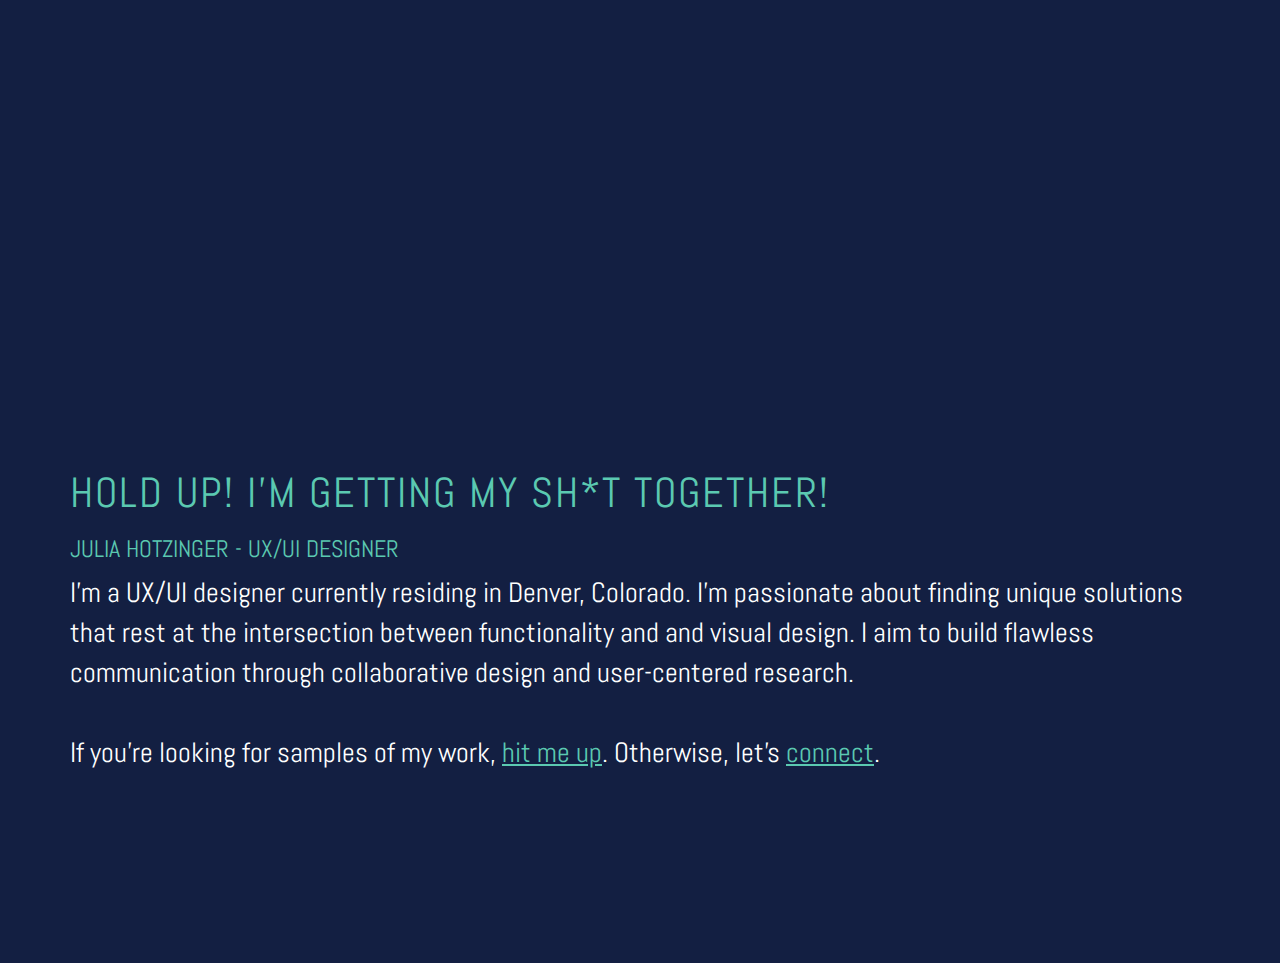
==== index.html @ 48d2cff5 "Update index.html" ====
<!doctype html>

<html lang="en">
<head>
  <meta charset="utf-8">

  <title>Julia Hotzinger</title>
  
  <link rel="shortcut icon" type="image/ico" href="favicon.ico" />
  <link href="https://fonts.googleapis.com/css?family=Abel" rel="stylesheet">
  <link rel="stylesheet" href="https://maxcdn.bootstrapcdn.com/bootstrap/3.3.7/css/bootstrap.min.css" integrity="sha384-BVYiiSIFeK1dGmJRAkycuHAHRg32OmUcww7on3RYdg4Va+PmSTsz/K68vbdEjh4u" crossorigin="anonymous">
  <link rel="stylesheet" href="/style.css">
</head>
<body>
  <div class="container">
    <div class="row">
      <div class="col-md-12">
        <h1>Hold up! I'm getting my sh*t together!</h1>
        <h3> Julia Hotzinger - UX/UI Designer </h3>
        <p class="head-text">I'm a UX/UI designer currently residing in Denver, Colorado. I'm passionate about finding unique solutions that rest at the intersection between functionality and and visual design. I aim to build flawless communication through collaborative design and user-centered research. 
        <br>
          <br>
          If you're looking for samples of my work,  <a class="ink-parent" href="mailto:juliamhotz19@gmail.com">hit me up</a>. Otherwise, let's <a target="_blank" href="https://www.linkedin.com/in/juliamhotz/"> connect</a>.
        </p>
      </div>
    </div>
    
    </div>
  </div>
  </body>
</html>
---- style.css ----
body{
  background: #131F42;
  color: #000;
  font-family: 'Abel', sans-serif;
}

::selection {
    background: rgba(0,255,206,.25);
    text-shadow: 0 1px 0 rgba(4,90,250,.1) 
}



h1, h2{
  font-size: 3em;
  color: #5BC9B1;
  text-transform: uppercase;
  letter-spacing: 2px
}
h3{
  color: #5BC9B1;
  text-transform: uppercase;
}
p{
  font-size: 2em;
}

a{
  color: #5BC9B1;
  text-decoration: underline;
}

.row{
  margin-top: 50vh;
  margin-bottom: 20vh;
}
.col-md-6{
  position: relative;
  background: #f3f3f3;
}

.header{
  padding: 0px;
}
.col-md-offset-10{
  top: 30px;
  background: #f3f3f3;
  width: 500px;
  z-index: 100;
  position: absolute;
  padding: 30px;
  
}

.summary{
  margin-top: 150px;
  padding: 10px;  
}

.dribbble{
  background-color: #fff;
  height: 200px;
  margin-bottom: 50vh
}

#logo{
  margin-top: 15vh;
}

.btn-primary{
  background-color: #f3f3f3;
  border-color: #7F2E90;
  color: #000;
  padding: 4px 20px;
  border-radius: 0px
}

.btn-primary:hover{
  background-color: #7F2E9020;
  color: #000;
  border-color: #7F2E90;
    
}
.head-text{
  color: #fff;
}
.shots{
  list-style: none;
  padding: 0px;
}

.shots li{
  float: left;
  padding: 0px;
  width: 33.3%;
  
    
}

.shots img{
    display: block;
    width: 100%;
}

.shot{
  float: left;
  width: 33%;
}
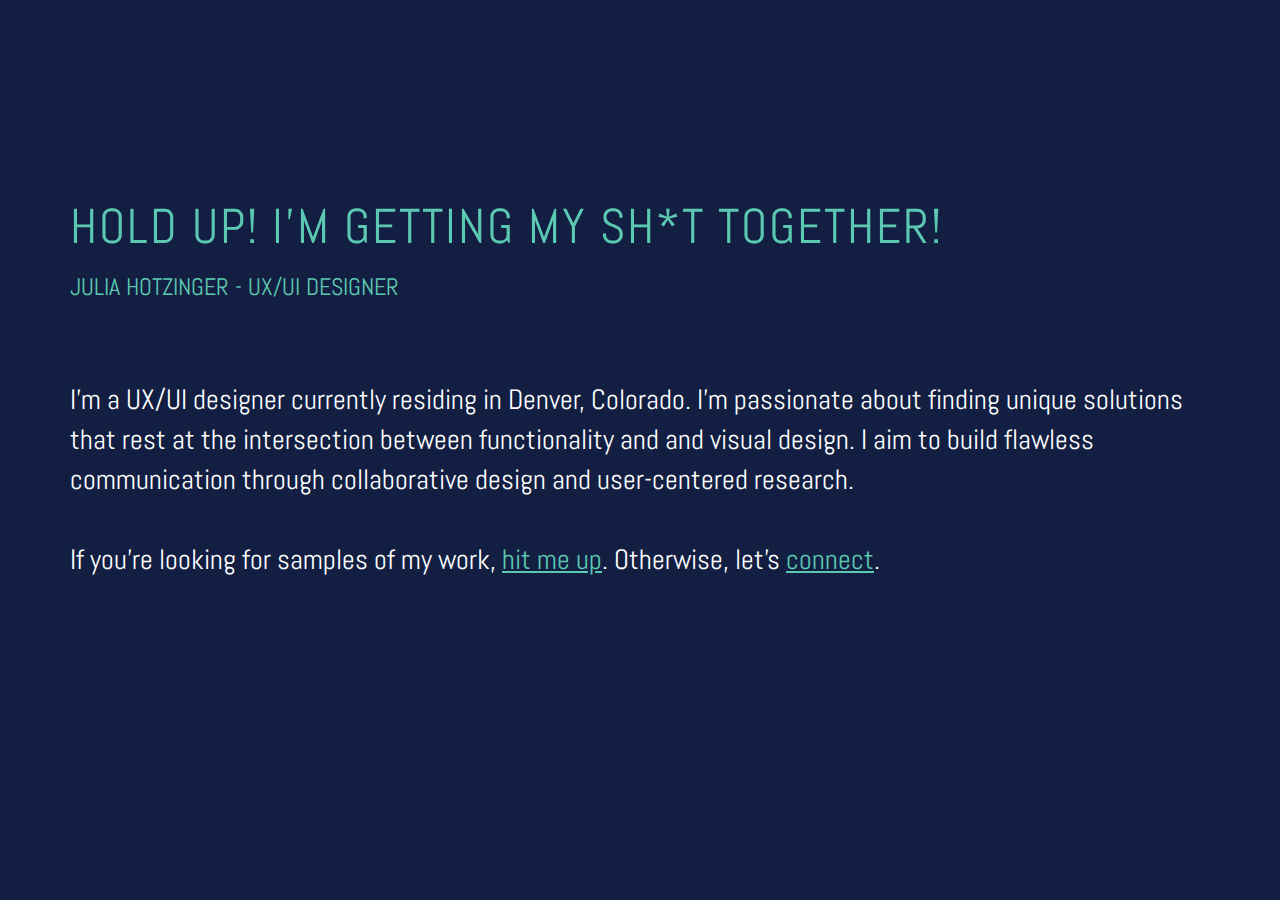
==== commit c265987f: "Update index.html" ====
--- a/index.html
+++ b/index.html
@@ -5,7 +5,8 @@
   <meta charset="utf-8">
 
   <title>Julia Hotzinger</title>
-  
+  <link rel="icon" type="image/png" href="favicon-32x32.png" sizes="32x32" />
+  <link rel="icon" type="image/png" href="favicon-16x16.png" sizes="16x16" />
   <link rel="shortcut icon" type="image/ico" href="favicon.ico" />
   <link href="https://fonts.googleapis.com/css?family=Abel" rel="stylesheet">
   <link rel="stylesheet" href="https://maxcdn.bootstrapcdn.com/bootstrap/3.3.7/css/bootstrap.min.css" integrity="sha384-BVYiiSIFeK1dGmJRAkycuHAHRg32OmUcww7on3RYdg4Va+PmSTsz/K68vbdEjh4u" crossorigin="anonymous">
--- a/style.css
+++ b/style.css
@@ -12,7 +12,7 @@
 
 
 h1, h2{
-  font-size: 3em;
+  font-size: 3.5em;
   color: #5BC9B1;
   text-transform: uppercase;
   letter-spacing: 2px
@@ -31,8 +31,8 @@
 }
 
 .row{
-  margin-top: 50vh;
-  margin-bottom: 20vh;
+  margin-top: 20vh;
+ 
 }
 .col-md-6{
   position: relative;
@@ -83,6 +83,7 @@
 }
 .head-text{
   color: #fff;
+  margin-top: 80px;
 }
 .shots{
   list-style: none;
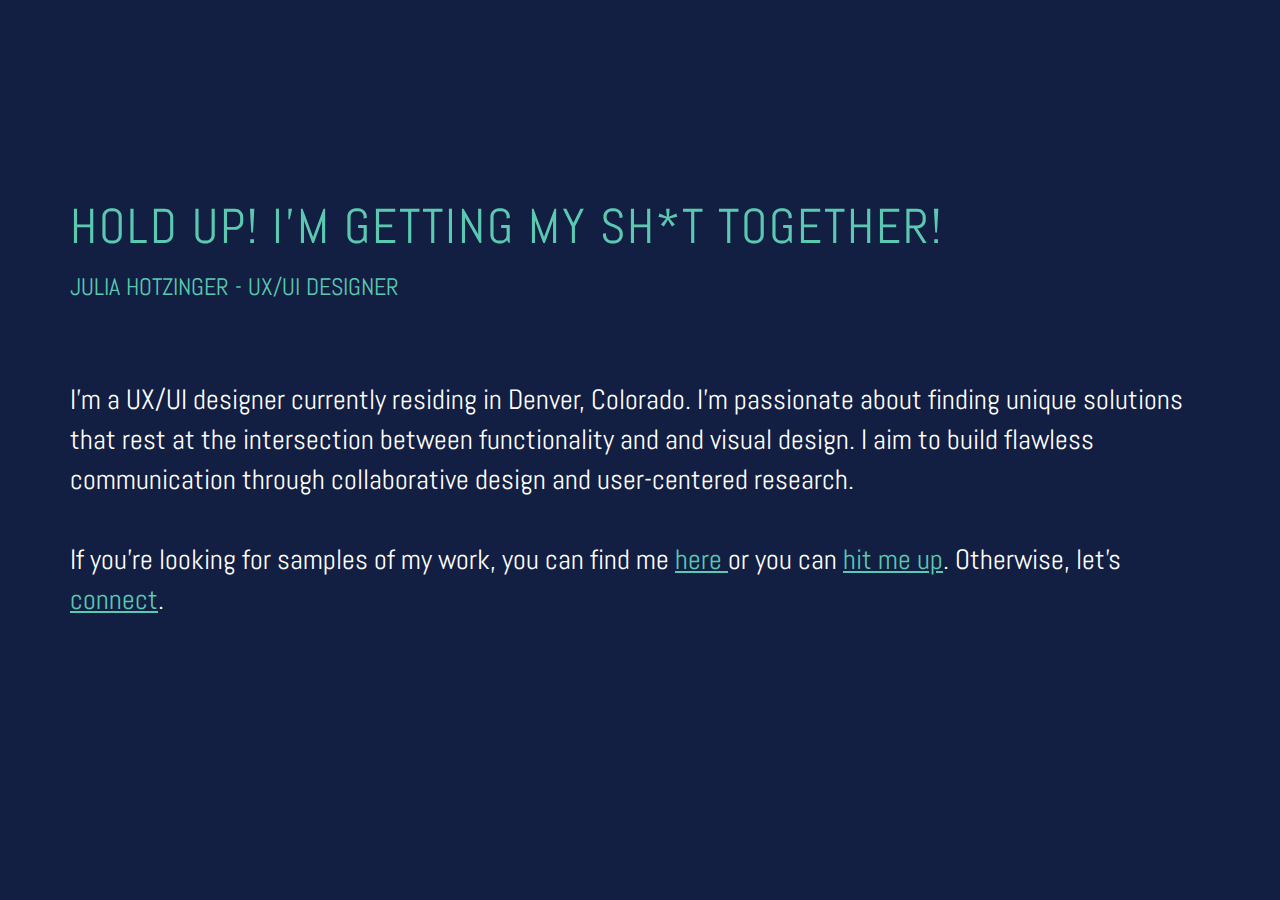
==== commit 8e4761c4: "Update index.html" ====
--- a/index.html
+++ b/index.html
@@ -5,9 +5,9 @@
   <meta charset="utf-8">
 
   <title>Julia Hotzinger</title>
-  <link rel="icon" type="image/png" href="favicon-32x32.png" sizes="32x32" />
-  <link rel="icon" type="image/png" href="favicon-16x16.png" sizes="16x16" />
-  <link rel="shortcut icon" type="image/ico" href="favicon.ico" />
+  <link rel="icon" type="image/png" href="/favicon-32x32.png" sizes="32x32" />
+  <link rel="icon" type="image/png" href="/favicon-16x16.png" sizes="16x16" />
+  <link rel="shortcut icon" type="image/ico" href="/favicon.ico" />
   <link href="https://fonts.googleapis.com/css?family=Abel" rel="stylesheet">
   <link rel="stylesheet" href="https://maxcdn.bootstrapcdn.com/bootstrap/3.3.7/css/bootstrap.min.css" integrity="sha384-BVYiiSIFeK1dGmJRAkycuHAHRg32OmUcww7on3RYdg4Va+PmSTsz/K68vbdEjh4u" crossorigin="anonymous">
   <link rel="stylesheet" href="/style.css">
@@ -21,7 +21,7 @@
         <p class="head-text">I'm a UX/UI designer currently residing in Denver, Colorado. I'm passionate about finding unique solutions that rest at the intersection between functionality and and visual design. I aim to build flawless communication through collaborative design and user-centered research. 
         <br>
           <br>
-          If you're looking for samples of my work,  <a class="ink-parent" href="mailto:juliamhotz19@gmail.com">hit me up</a>. Otherwise, let's <a target="_blank" href="https://www.linkedin.com/in/juliamhotz/"> connect</a>.
+          If you're looking for samples of my work, you can find me <a target="_blank" href="https://dribbble.com/juliamhotz">here </a> or you can <a class="ink-parent" href="mailto:juliamhotz19@gmail.com">hit me up</a>. Otherwise, let's <a target="_blank" href="https://www.linkedin.com/in/juliamhotz/"> connect</a>.
         </p>
       </div>
     </div>
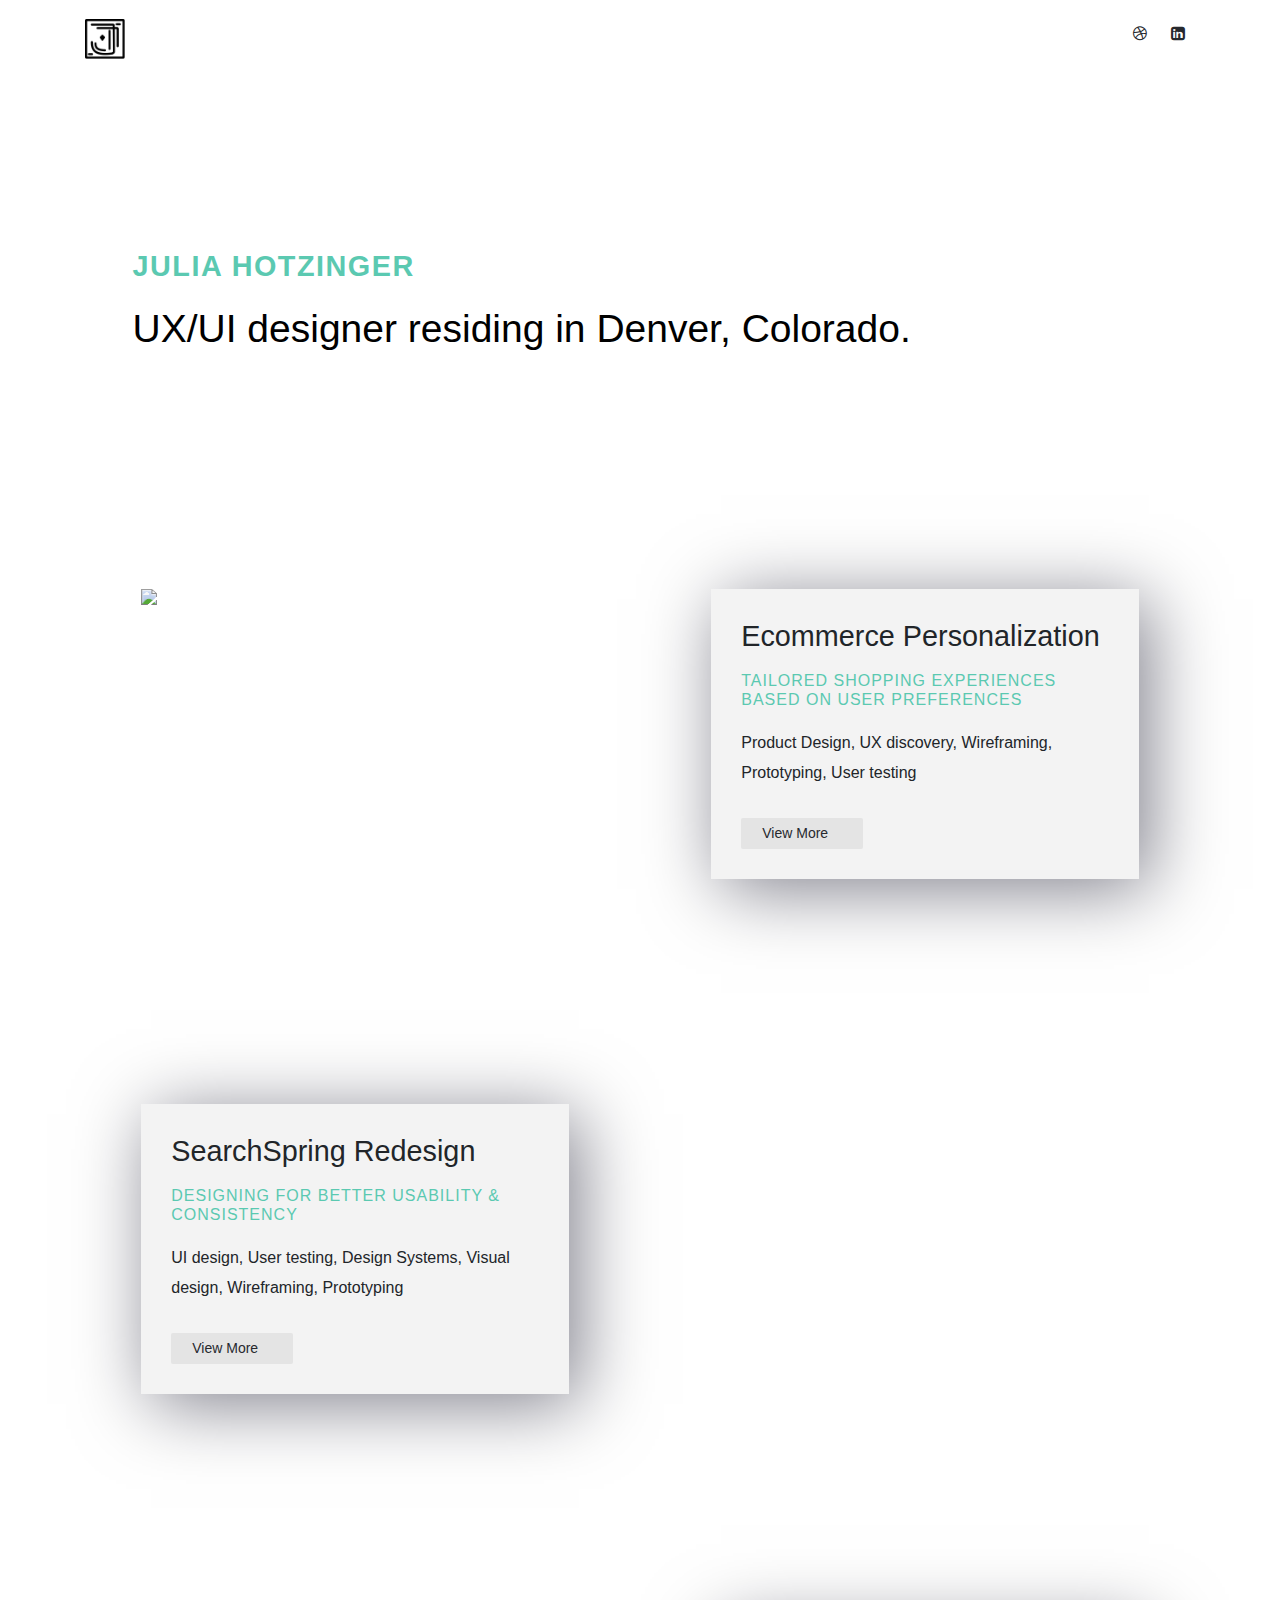
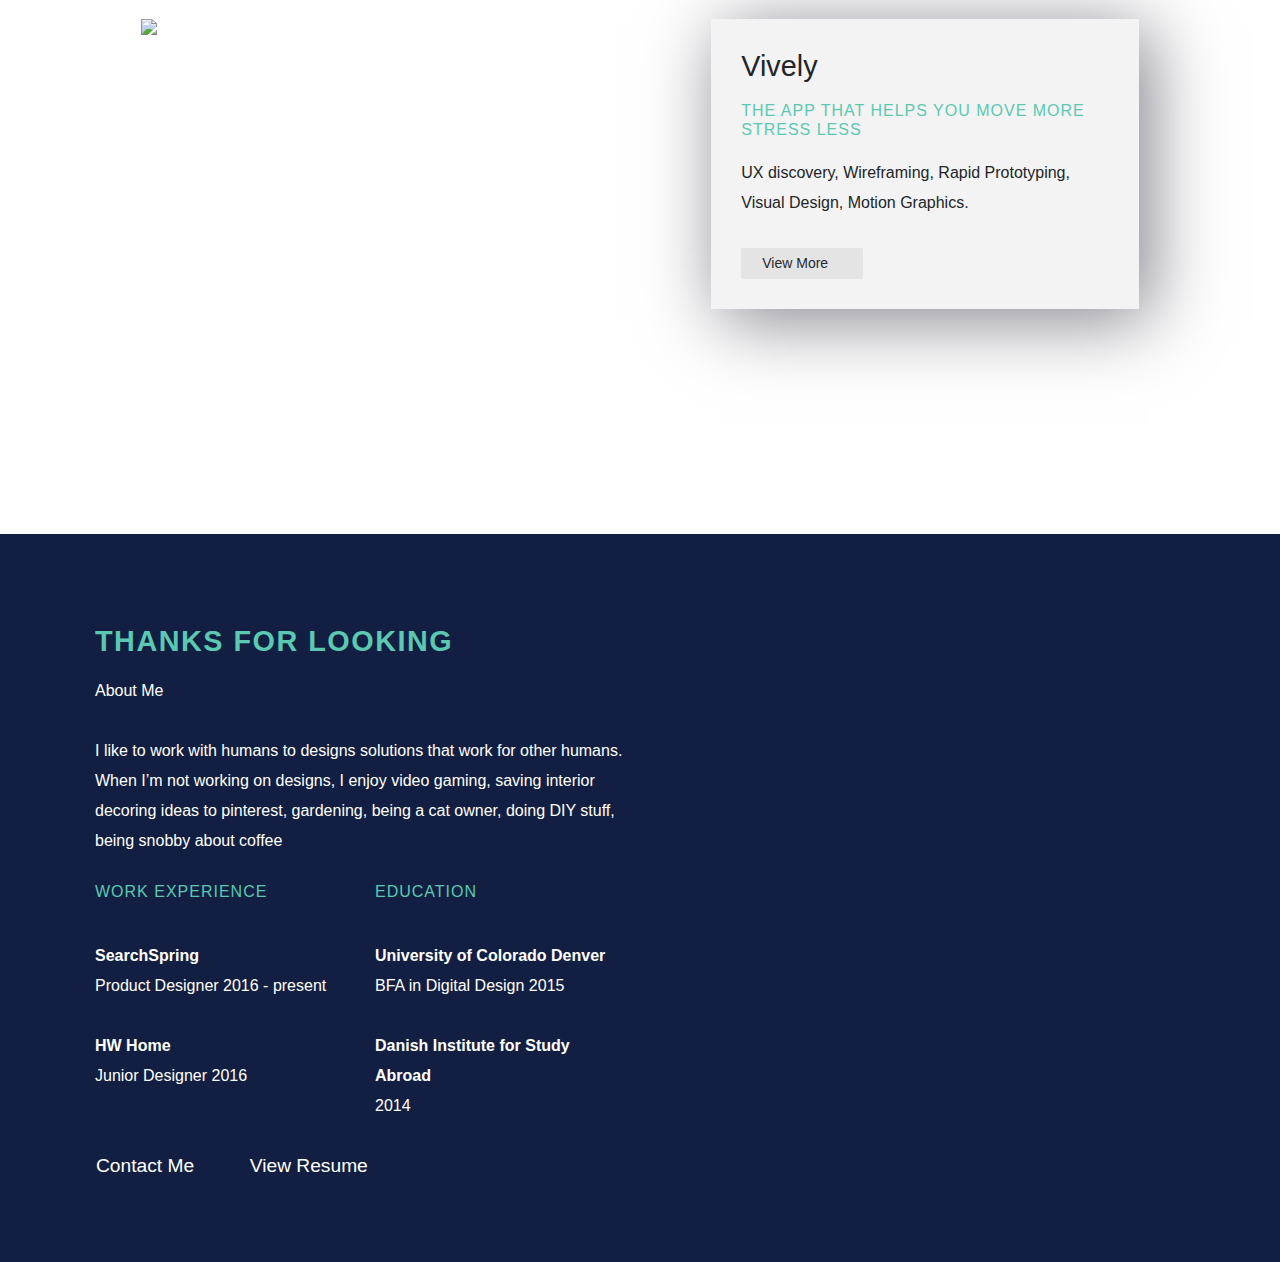
==== commit 9d3a3fdf: "Update index.html" ====
--- a/index.html
+++ b/index.html
@@ -1,32 +1,112 @@
-<!doctype html>
 
-<html lang="en">
-<head>
-  <meta charset="utf-8">
-
-  <title>Julia Hotzinger</title>
-  <link rel="icon" type="image/png" href="/favicon-32x32.png" sizes="32x32" />
-  <link rel="icon" type="image/png" href="/favicon-16x16.png" sizes="16x16" />
-  <link rel="shortcut icon" type="image/ico" href="/favicon.ico" />
-  <link href="https://fonts.googleapis.com/css?family=Abel" rel="stylesheet">
-  <link rel="stylesheet" href="https://maxcdn.bootstrapcdn.com/bootstrap/3.3.7/css/bootstrap.min.css" integrity="sha384-BVYiiSIFeK1dGmJRAkycuHAHRg32OmUcww7on3RYdg4Va+PmSTsz/K68vbdEjh4u" crossorigin="anonymous">
-  <link rel="stylesheet" href="/style.css">
-</head>
+<link href="https://fonts.googleapis.com/css?family=Abel" rel="stylesheet">
+<link rel="stylesheet" href="https://stackpath.bootstrapcdn.com/bootstrap/4.3.1/css/bootstrap.min.css" integrity="sha384-ggOyR0iXCbMQv3Xipma34MD+dH/1fQ784/j6cY/iJTQUOhcWr7x9JvoRxT2MZw1T" crossorigin="anonymous"> 
+<link rel="stylesheet" href="https://cdnjs.cloudflare.com/ajax/libs/font-awesome/4.7.0/css/font-awesome.min.css">
+<link rel="stylesheet" type="text/css" href="style.css">
+<link rel="apple-touch-icon" sizes="180x180" href="favicon/apple-touch-icon.png">
+<link rel="icon" type="image/png" sizes="32x32" href="favicon/favicon-32x32.png">
+<link rel="icon" type="image/png" sizes="16x16" href="favicon/favicon-16x16.png">
+<html>
 <body>
   <div class="container">
+    <div id="header">
+      <div id="logo"><a href="index.html"> <img src="logo.png"> </a> </div>
+      <div id="social-links"> <a href="https://dribbble.com/juliamhotz" target="_blank"> <i class="fa fa-dribbble" aria-hidden="true"></i> </a>
+        <a href="https://www.linkedin.com/in/juliamhotz/" target="_blank"> <i class="fa fa-linkedin-square" aria-hidden="true"></i> </a>
+      </div>
+    </div> <!--end header -->
     <div class="row">
-      <div class="col-md-12">
-        <h1>Hold up! I'm getting my sh*t together!</h1>
-        <h3> Julia Hotzinger - UX/UI Designer </h3>
-        <p class="head-text">I'm a UX/UI designer currently residing in Denver, Colorado. I'm passionate about finding unique solutions that rest at the intersection between functionality and and visual design. I aim to build flawless communication through collaborative design and user-centered research. 
-        <br>
-          <br>
-          If you're looking for samples of my work, you can find me <a target="_blank" href="https://dribbble.com/juliamhotz">here </a> or you can <a class="ink-parent" href="mailto:juliamhotz19@gmail.com">hit me up</a>. Otherwise, let's <a target="_blank" href="https://www.linkedin.com/in/juliamhotz/"> connect</a>.
-        </p>
+      <div class="col-md-11 mx-auto">
+        <h2>Julia Hotzinger</h2>
+        <h1 class="head-text"> UX/UI designer residing in Denver, Colorado. 
+        </h1>
       </div>
     </div>
+    <div class="row">
+      <div class="feature">
+        <div class="img-container left-img">
+          <a href="personalization.html"><img class="img-fluid" src="personalization/styled.png"></a>
+        </div>
+        <div class="feature-text right-text">
+          <h1>Ecommerce Personalization </h1>
+          <h3>Tailored shopping experiences based on user preferences</h3>
+          <p class="s-bottom">Product Design, UX discovery, Wireframing, Prototyping, User testing </p>
+            
+              <a href="personalization.html" class="btn btn-primary">View More</a>
+        </div>
+      </div>
+    </div>
+    <div class="row">
+      <div class="feature">
+        <div class="img-container right-img">
+          <a href="redesign.html"><img class="img-fluid" src="smc/styled.png"></a>
+        </div>
+        <div class="feature-text left-text">
+          <h1>SearchSpring Redesign</h1>
+          <h3>Designing for better usability  & consistency</h3>
+          <p class="s-bottom">UI design, User testing, Design Systems, Visual design, Wireframing, Prototyping </p>
+            
+              <a href="redesign.html" class="btn btn-primary">View More</a>
+        </div>
+      </div>
+    </div>
+    <div class="row">
+      <div class="feature">
+        <div class="img-container left-img">
+          <a href="vively.html"> <img class="img-fluid" src="vively/styled.png"></a>
+        </div>
+        <div class="feature-text right-text">
+          <h1>Vively</h1>
+          <h3>The app that helps you Move More Stress Less</h3>
+          <p class="s-bottom"> UX discovery, Wireframing, Rapid Prototyping, Visual Design, Motion Graphics. </p>
+            
+              <a href="vively.html" class="btn btn-primary">View More</a>
+
+        </div>
+      </div>
+
+    </div>
+    <!-- end row-->
+
+  </div>
+  <div class="container-fluid footer">
+    <div class="row">
+      <div class="col-md-6
+                  ">
+        <h2> Thanks for Looking </h2>
+
+        <p> About Me <br> <br> I like to work with humans to designs solutions that work for other humans. When I’m not working on designs, I enjoy video gaming, saving interior decoring ideas to pinterest, gardening, being a cat owner, doing DIY stuff, being
+          snobby about coffee </p>
+
+      </div>
+
+    </div>
+    <!-- end row-->
+    <div class="row">
+      <div class="col-md-3">
+        <h3 class="s-bottom">Work Experience </h3>
+        <p class="s-bottom"><strong>SearchSpring</strong> <br> Product Designer 2016 - present</p>
+        <p class="s-bottom"><strong>HW Home</strong><br> Junior Designer  2016</p>
+
+      </div>
+
+      <div class="col-md-3">
+        <h3 class="s-bottom"> Education </h3>
+        <p class="s-bottom"> <strong>University of Colorado Denver</strong> <br>BFA in Digital Design 2015 </p>
+        <p class="s-bottom">
+          <strong> Danish Institute for Study Abroad</strong><br> 2014 </p>
+      </div>
+   
+     
+    </div> <!-- end row-->
     
+    <div class="row m-top">
+      <div class="col-md-6">
+        
+        <a class="btn btn-link s-right" href="mailto:juliamhotz19@gmail.com">Contact Me</a> 
+        <a class="btn btn-link down-arrow" href="resume.pdf" target="_blank">View Resume</a>
+      </div>
     </div>
   </div>
-  </body>
+
 </html>
--- a/style.css
+++ b/style.css
@@ -1,7 +1,7 @@
 body{
-  background: #131F42;
-  color: #000;
-  font-family: 'Abel', sans-serif;
+  background: #fff;
+  color: ##505050;
+  font-family: 'Source Sans Pro', sans-serif;
 }
 
 ::selection {
@@ -9,101 +9,342 @@
     text-shadow: 0 1px 0 rgba(4,90,250,.1) 
 }
 
-
-
-h1, h2{
-  font-size: 3.5em;
+img{
+  max-width: 100%;
+   height: auto;
+}
+
+h1{
+  font-size: 1.8em;
+}
+
+
+h2{
   color: #5BC9B1;
   text-transform: uppercase;
-  letter-spacing: 2px
-}
-h3{
+  letter-spacing: 1.5px;
+  padding: 10px 0px;
+  font-size: 1.8em;  
+  font-weight: 600; 
+}
+
+h3 {
   color: #5BC9B1;
   text-transform: uppercase;
-}
-p{
-  font-size: 2em;
-}
-
-a{
-  color: #5BC9B1;
-  text-decoration: underline;
+  letter-spacing: 1px;
+  padding: 10px 0px;
+  font-size: 1em
+  
+}
+p, a{
+  font-size: 1em;
+  font-family: 'lato', sans-serif;
+  font-weight: 400;
+  line-height: 30px;
+
+}
+
+li{
+  padding: 5px;
+}
+
+
+mark {
+  background-color: rgba(0,255,206,.25);
+  color: black;
+}
+
+
+.block-quote{
+  padding: 50px;
+  border-left: solid 5px #9bd6c9;
+  margin-left: 50px;
+}
+
+.block-quote-txt{
+  font-style: italic;
+  font-size: 1.3em;
+  line-height: inherit;
+
+}
+
+.caption{
+  font-size: .8em;
+  color: #747474;
+  text-align: center;
+  font-style:italic;
 }
 
 .row{
-  margin-top: 20vh;
- 
-}
-.col-md-6{
-  position: relative;
-  background: #f3f3f3;
-}
-
-.header{
-  padding: 0px;
-}
-.col-md-offset-10{
-  top: 30px;
-  background: #f3f3f3;
-  width: 500px;
-  z-index: 100;
-  position: absolute;
-  padding: 30px;
-  
-}
+  margin-bottom: 25vh;
+}
+
+#header{
+  margin-top: 1.5vw;
+  margin-bottom: 20vh;
+}
+
 
 .summary{
   margin-top: 150px;
   padding: 10px;  
 }
 
-.dribbble{
-  background-color: #fff;
-  height: 200px;
-  margin-bottom: 50vh
-}
-
 #logo{
-  margin-top: 15vh;
+  display:inline-block;
+}
+#logo > a > img{
+  height: 40px
+}
+
+
+#social-links{
+  float:right;
+}
+
+.btn{
+  font-size: 1.2em
 }
 
 .btn-primary{
-  background-color: #f3f3f3;
-  border-color: #7F2E90;
+  background-color: #e1e1e1e1;
+  border-color: transparent;
+  color: #27292E;
+  padding: 4px 20px;
+  border-radius: 2px;
+  font-size: 14px
+}
+
+.btn-primary:hover{
+  background-color: #5BC9B1;
+  color: #fff;
+  border-color: #5BC9B1;
+}
+  
+.btn-primary:after{
+  color:#fff;
+    
+}
+.head-text{
   color: #000;
-  padding: 4px 20px;
-  border-radius: 0px
-}
-
-.btn-primary:hover{
-  background-color: #7F2E9020;
-  color: #000;
-  border-color: #7F2E90;
-    
-}
-.head-text{
-  color: #fff;
-  margin-top: 80px;
-}
-.shots{
-  list-style: none;
-  padding: 0px;
-}
-
-.shots li{
-  float: left;
-  padding: 0px;
-  width: 33.3%;
-  
-    
-}
-
-.shots img{
-    display: block;
-    width: 100%;
-}
-
-.shot{
-  float: left;
-  width: 33%;
-}
+  font-size: 39px;
+  line-height: 54px;
+  font-weight: 300;
+}
+
+/*-----------------works list*/
+
+.feature {
+  z-index:1;
+  display: grid;
+  grid-template-columns: repeat(16, 1fr);   
+  
+}
+
+.feature-text{
+    grid-row: 2 / 8;
+    background: #f3f3f3; 
+    z-index: 100;
+    padding: 30px;
+    box-shadow: rgba(0, 0, 23, 0.5) 10px 10px 70px
+   
+}
+
+.img-container{
+  max-height: 450px;
+  overflow:hidden;
+  grid-row: 1 / 9;
+  z-index: 0;
+}
+  .left-img {
+    grid-column: 2 / 14;
+  }
+
+ .left-text {
+    grid-column: 2 / 8;
+  }
+
+.right-text{
+  grid-column: 10 / 16;
+}
+
+.right-img{
+  grid-column: 4 / 16;
+}
+
+.left-img-nxt{
+  grid-column: 1 / 10;
+}
+
+.right-text-nxt {
+  grid-column: 8/ 17;
+}
+
+.feature-text-nxt {
+  grid-row: 1 / 9;
+  background: #f3f3f3; 
+  z-index: 100;
+  padding: 30px;
+  box-shadow: rgba(0, 0, 23, 0.5) 10px 10px 70px
+}
+
+
+.img-fluid:hover {
+     box-shadow: 0 14px 26px -19px #000;
+    -webkit-transform: scale(1.01);
+    -ms-transform: scale(1.01);
+    transform: scale(1.02);
+    transition: box-shadow 450ms ease, transform 800ms ease, -webkit-transform 800ms ease;
+}
+.img-fluid{
+    box-shadow: 0 0 0 0 transparent;
+    -webkit-filter: brightness(97%);
+    filter: brightness(97%);
+    -webkit-transform: scale(1);
+    -ms-transform: scale(1);
+    transform: scale(1);
+    -webkit-transition: box-shadow 450ms ease, -webkit-transform 800ms ease;
+    transition: box-shadow 450ms ease, -webkit-transform 800ms ease;
+    transition: box-shadow 450ms ease, transform 800ms ease;
+    transition: box-shadow 450ms ease, transform 800ms ease, -webkit-transform 800ms ease;
+        max-width: 100%;
+    height: auto;
+   
+}
+.footer {
+  background-color: #131F42;
+  padding: 80px;
+  
+ 
+}
+
+.footer >.row {
+   display: inline;
+   color: #fff
+}
+
+.fa {
+  font-size: 1em;
+  padding: 0 10px;
+  color: #27292e;    
+}
+
+/* --------Spacing */
+.s-bottom{
+  margin-bottom: 30px
+}
+
+.m-bottom{
+  margin-bottom: 30vh;
+}
+
+.s-top {
+  margin-top:10px
+}
+
+.m-top{
+  margin-top:30px;
+}
+
+.l-top{
+  margin-top: 60px;
+}
+
+.s-right{
+  margin-right:30px
+}
+
+
+.btn-link{
+  color:#fff;
+  padding: 0px
+}
+
+.btn-link:hover{
+    color: #5BC9B1;
+    transition: 0.2s ease;
+    text-decoration: none
+}
+
+.btn:after {
+  content: "→";
+  transition: all ease .5s;
+  position:relative;
+  opacity: 0;
+  left: -10px;
+}
+
+.btn:hover:after {
+  content: "→";
+  transition: all ease .5s;
+  opacity: 1;
+  left: 6px;
+}
+
+
+.down-arrow:after {
+  content: "↓";
+  transition: all ease .5s;
+  position:relative;
+  opacity: 0;
+  top: -10px;
+  left: 6px
+}
+
+.down-arrow:hover:after {
+  content: "↓";
+  transition: all ease .5s;
+  opacity: 1;
+  top: 0px;
+}
+
+
+.col-md-3{
+  float:left;
+}
+
+.sm-auto{
+  margin:auto;
+  max-width: 50vw;
+}
+
+.next-project-header{
+  border-top:1px solid #9e9e9e;
+;
+}
+
+
+@media only screen and (max-width: 900px) {
+  .right-text {
+    grid-column: 1/17;
+    grid-row: inherit;
+  }
+  .left-img {
+    grid-column: 1 / 17;
+  }
+  .left-text{
+    grid-column: 1/17;
+    grid-row: inherit;
+  }
+  .right-img{
+    grid-column: 1 / 17;
+  }
+
+  .right-text-nxt {
+    grid-column: 1/17;
+    grid-row: inherit;
+  }
+  .left-img-nxt {
+    grid-column: 1 / 17;
+  }
+  
+
+  .sm-auto{
+    max-width: 90vw;
+  }
+
+  .footer{
+    padding: 20px;
+  }
+
+}
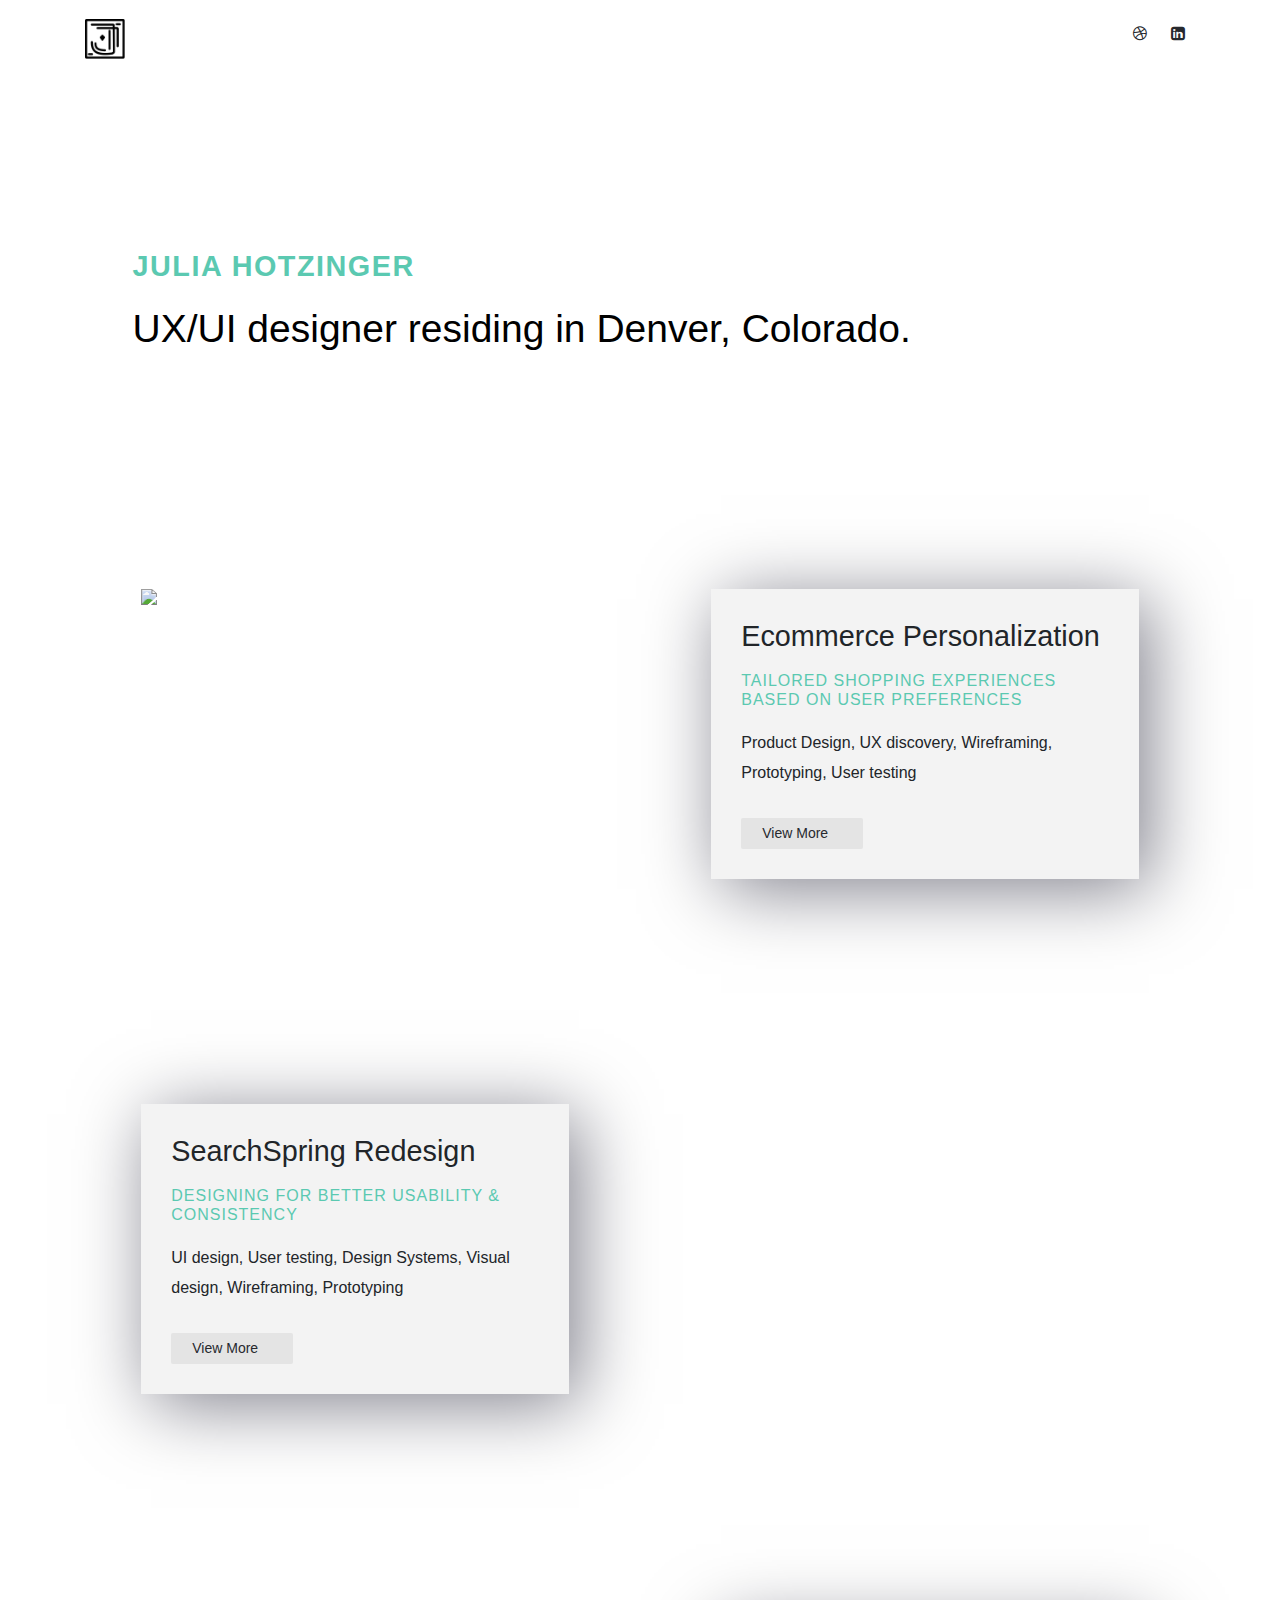
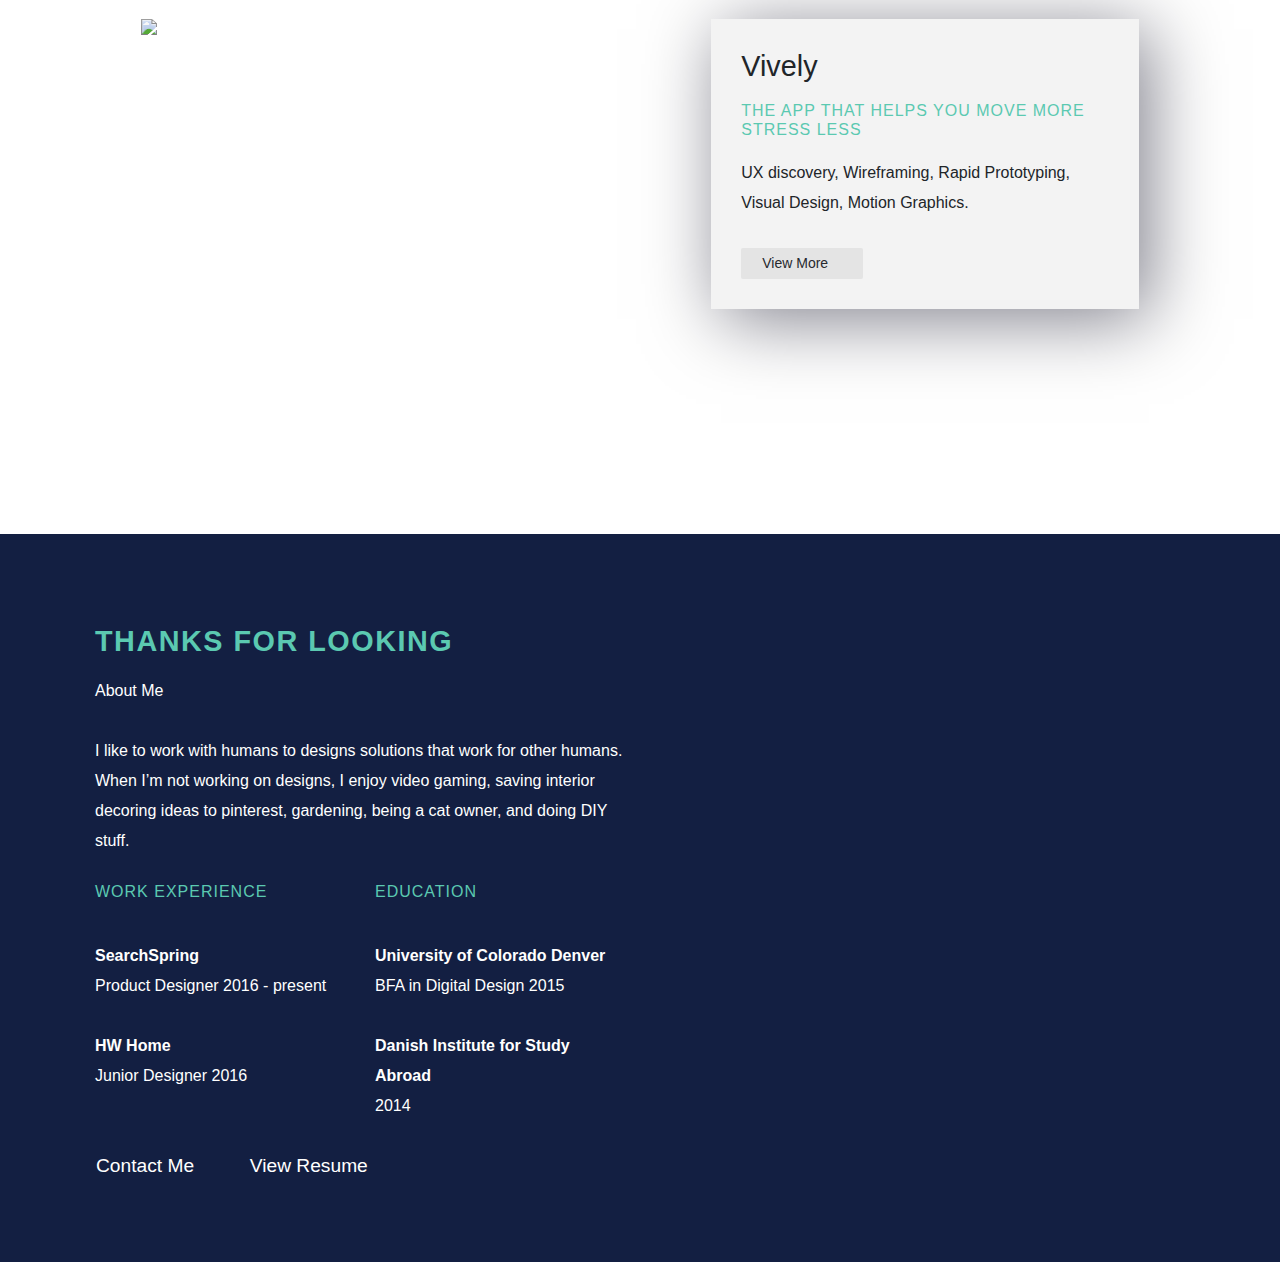
==== commit 4d7eabfa: "Update index.html" ====
--- a/index.html
+++ b/index.html
@@ -75,8 +75,7 @@
                   ">
         <h2> Thanks for Looking </h2>
 
-        <p> About Me <br> <br> I like to work with humans to designs solutions that work for other humans. When I’m not working on designs, I enjoy video gaming, saving interior decoring ideas to pinterest, gardening, being a cat owner, doing DIY stuff, being
-          snobby about coffee </p>
+        <p> About Me <br> <br> I like to work with humans to designs solutions that work for other humans. When I’m not working on designs, I enjoy video gaming, saving interior decoring ideas to pinterest, gardening, being a cat owner, and doing DIY stuff. </p>
 
       </div>
 
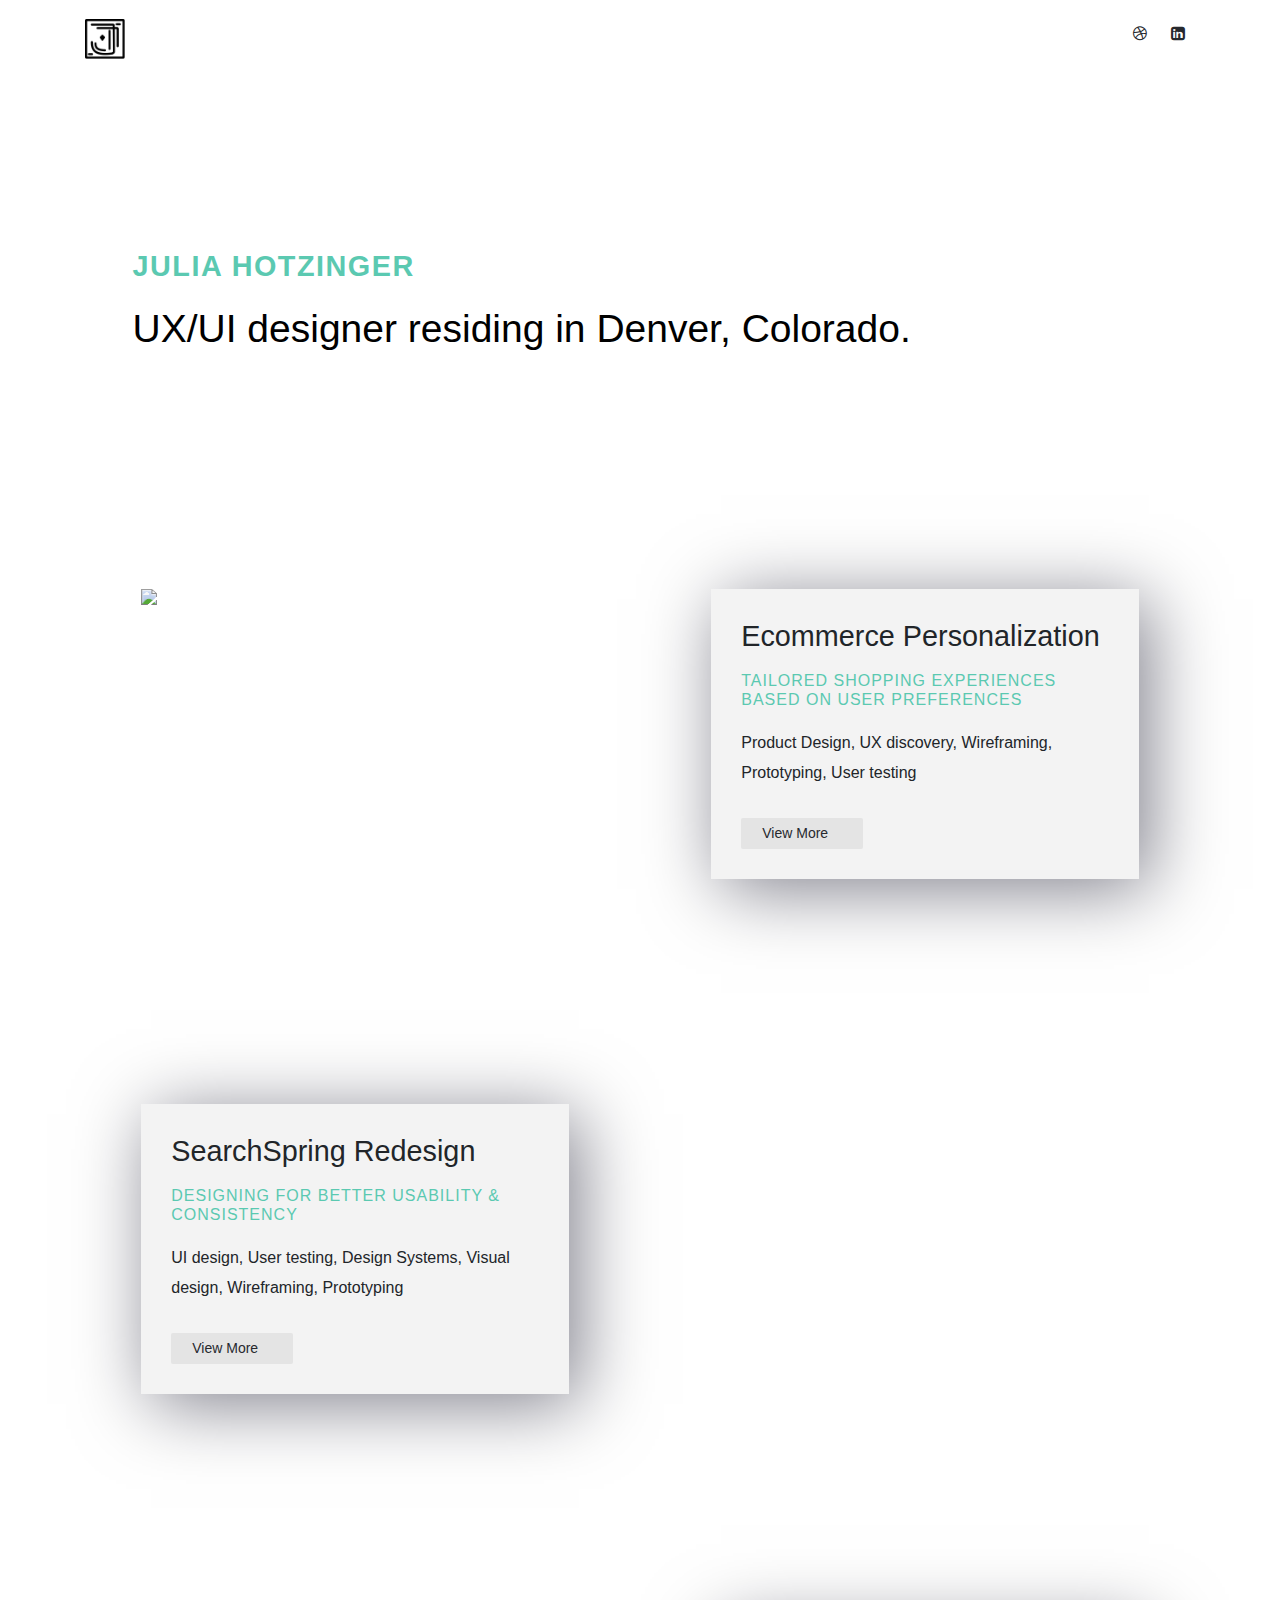
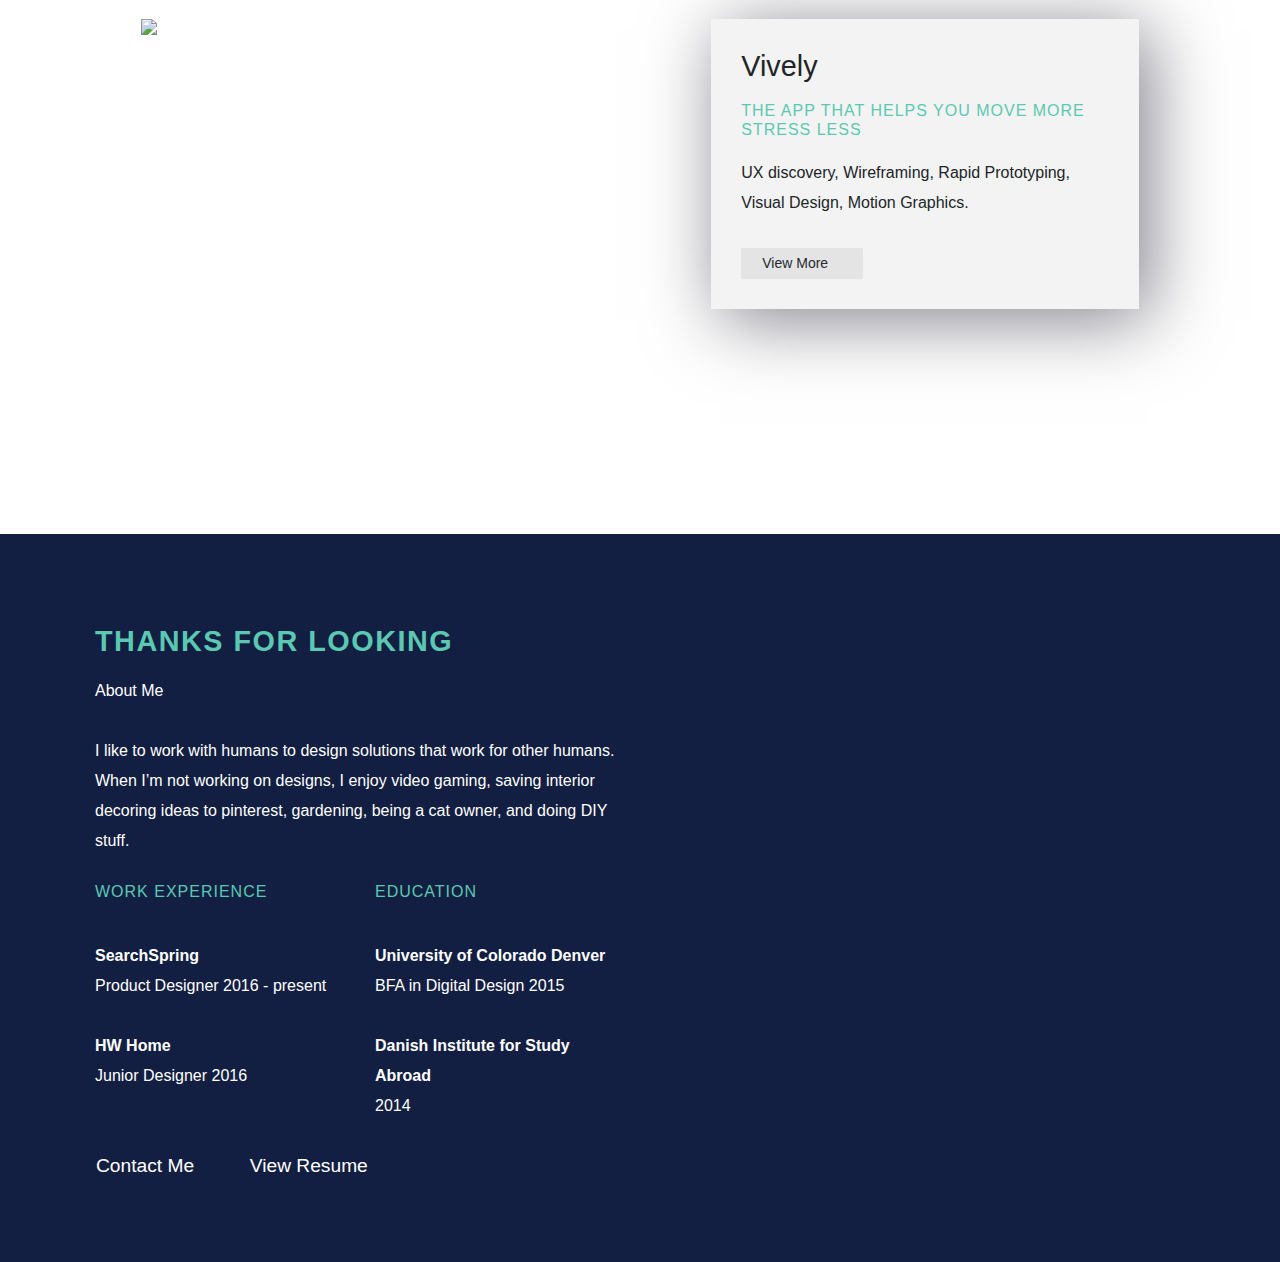
==== commit bb0216db: "Update index.html" ====
--- a/index.html
+++ b/index.html
@@ -1,4 +1,4 @@
-
+<meta name="viewport" content="width=device-width, initial-scale=1">
 <link href="https://fonts.googleapis.com/css?family=Abel" rel="stylesheet">
 <link rel="stylesheet" href="https://stackpath.bootstrapcdn.com/bootstrap/4.3.1/css/bootstrap.min.css" integrity="sha384-ggOyR0iXCbMQv3Xipma34MD+dH/1fQ784/j6cY/iJTQUOhcWr7x9JvoRxT2MZw1T" crossorigin="anonymous"> 
 <link rel="stylesheet" href="https://cdnjs.cloudflare.com/ajax/libs/font-awesome/4.7.0/css/font-awesome.min.css">
@@ -75,7 +75,7 @@
                   ">
         <h2> Thanks for Looking </h2>
 
-        <p> About Me <br> <br> I like to work with humans to designs solutions that work for other humans. When I’m not working on designs, I enjoy video gaming, saving interior decoring ideas to pinterest, gardening, being a cat owner, and doing DIY stuff. </p>
+        <p> About Me <br> <br> I like to work with humans to design solutions that work for other humans. When I’m not working on designs, I enjoy video gaming, saving interior decoring ideas to pinterest, gardening, being a cat owner, and doing DIY stuff. </p>
 
       </div>
 
--- a/style.css
+++ b/style.css
@@ -314,7 +314,7 @@
 }
 
 
-@media only screen and (max-width: 900px) {
+@media only screen and (max-device-width: 700px){
   .right-text {
     grid-column: 1/17;
     grid-row: inherit;
@@ -347,4 +347,27 @@
     padding: 20px;
   }
 
-}
+#header{
+  margin-top: 10vh;
+  margin-bottom: 5vh;
+}
+
+.sm-auto {
+  max-width: 100%;
+}
+
+}
+@media only screen and (max-device-width: 480px) {
+.row {
+  margin-bottom: 10vh
+}
+
+.head-text{
+  font-size: 2em;
+}
+
+.fa{
+  font-size: 1em;
+}
+
+
